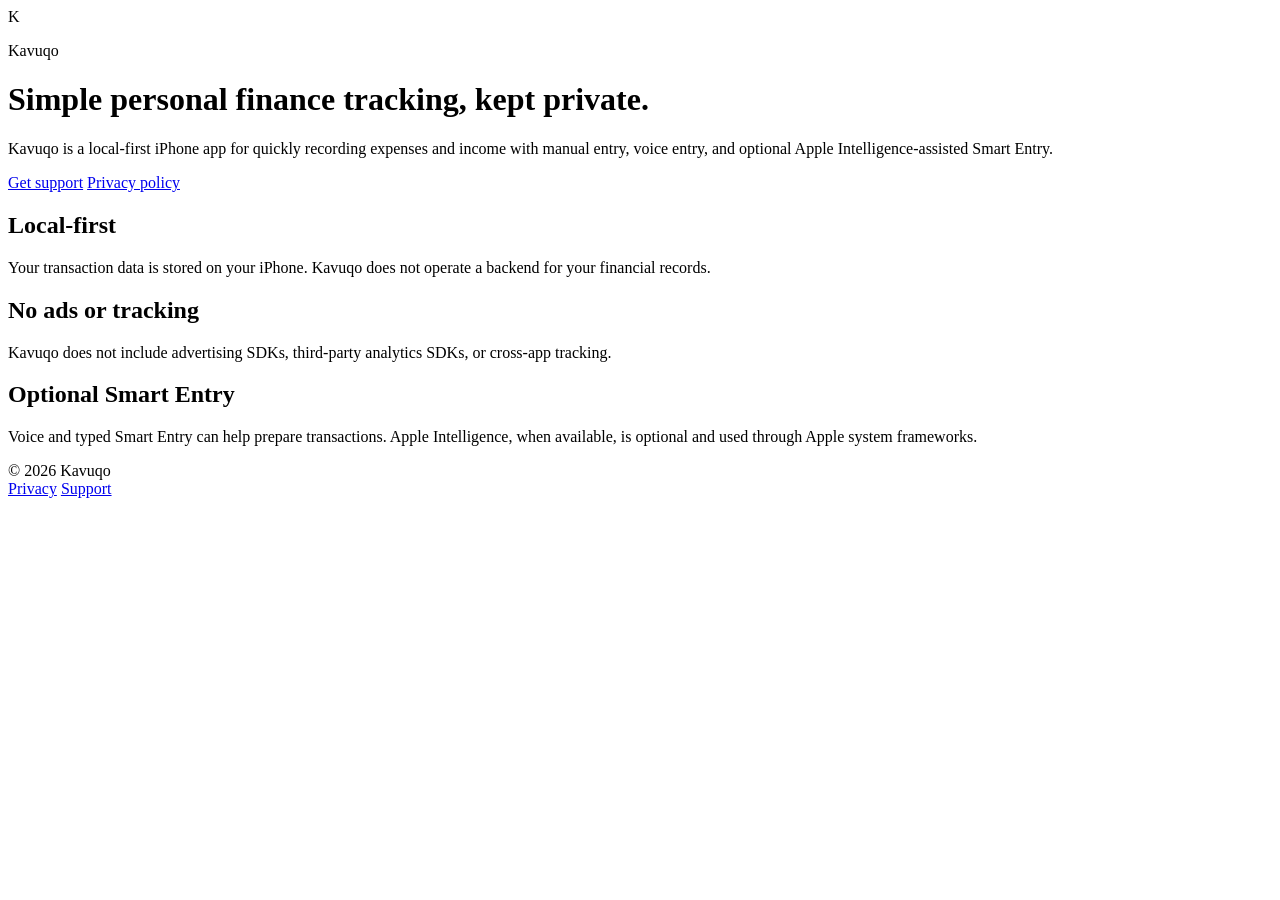
==== index.html @ 0804e92d "Prepare public Kavuqo privacy and support site" ====
<!doctype html>
<html lang="en">
<head>
  <meta charset="utf-8">
  <meta name="viewport" content="width=device-width, initial-scale=1">
  <meta name="description" content="Kavuqo is a private, local-first iPhone app for quickly recording expenses and income.">
  <meta name="theme-color" content="#ffffff">
  <link rel="canonical" href="https://angryhh34.github.io/Kavuqo-site/">
  <link rel="stylesheet" href="/Kavuqo-site/assets/style.css">
  <title>Kavuqo</title>
</head>
<body>
  <main class="shell">
    <header class="hero">
      <div class="brand-mark" aria-hidden="true">K</div>
      <p class="eyebrow">Kavuqo</p>
      <h1>Simple personal finance tracking, kept private.</h1>
      <p class="lede">Kavuqo is a local-first iPhone app for quickly recording expenses and income with manual entry, voice entry, and optional Apple Intelligence-assisted Smart Entry.</p>
      <div class="actions">
        <a class="button primary" href="/Kavuqo-site/support/">Get support</a>
        <a class="button" href="/Kavuqo-site/privacy/">Privacy policy</a>
      </div>
    </header>

    <section class="grid" aria-label="Kavuqo highlights">
      <article class="card">
        <h2>Local-first</h2>
        <p>Your transaction data is stored on your iPhone. Kavuqo does not operate a backend for your financial records.</p>
      </article>
      <article class="card">
        <h2>No ads or tracking</h2>
        <p>Kavuqo does not include advertising SDKs, third-party analytics SDKs, or cross-app tracking.</p>
      </article>
      <article class="card">
        <h2>Optional Smart Entry</h2>
        <p>Voice and typed Smart Entry can help prepare transactions. Apple Intelligence, when available, is optional and used through Apple system frameworks.</p>
      </article>
    </section>

    <footer>
      <span>© 2026 Kavuqo</span>
      <nav aria-label="Footer">
        <a href="/Kavuqo-site/privacy/">Privacy</a>
        <a href="/Kavuqo-site/support/">Support</a>
      </nav>
    </footer>
  </main>
</body>
</html>
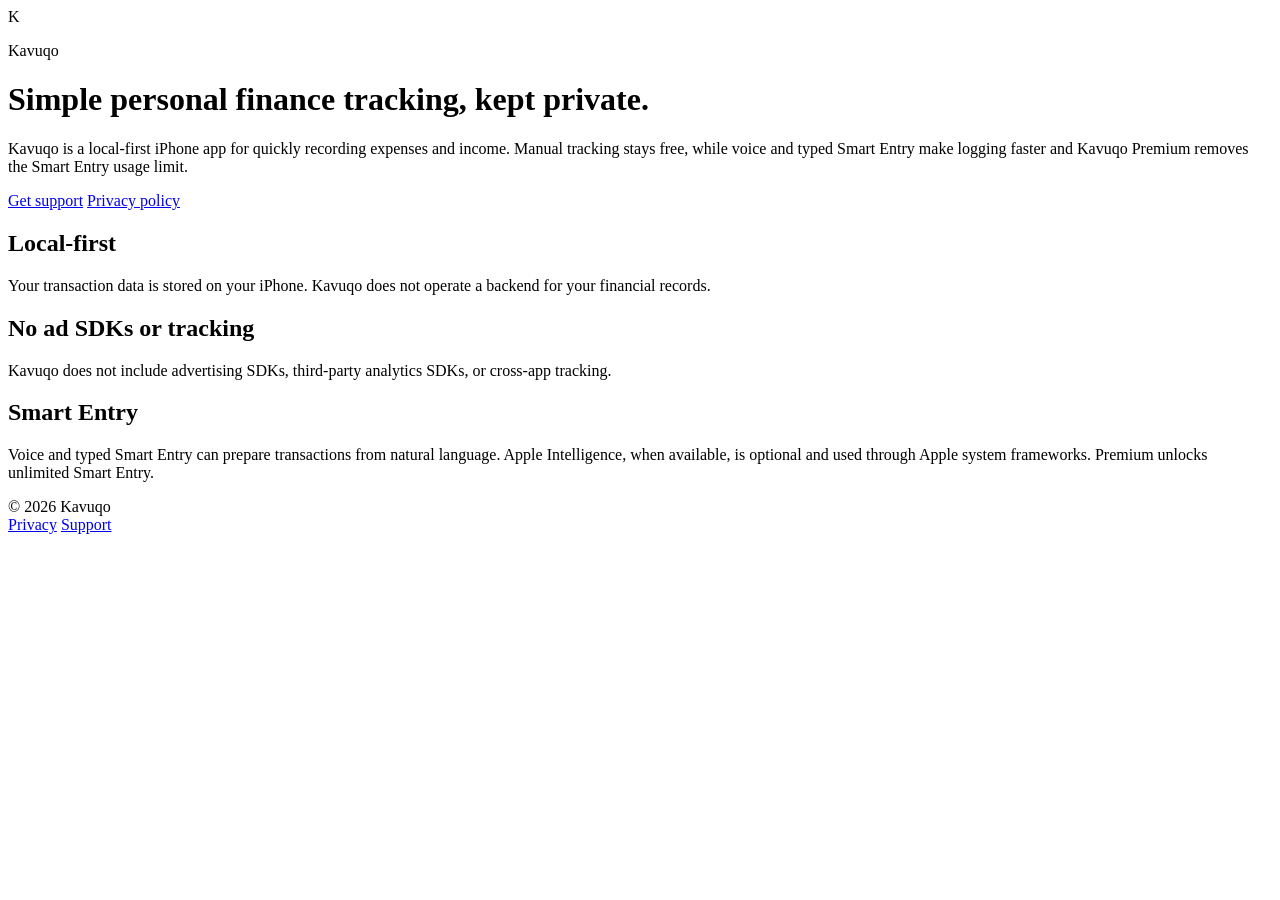
==== commit f05458da: "Align public site with Free and Premium launch" ====
--- a/index.html
+++ b/index.html
@@ -15,7 +15,7 @@
       <div class="brand-mark" aria-hidden="true">K</div>
       <p class="eyebrow">Kavuqo</p>
       <h1>Simple personal finance tracking, kept private.</h1>
-      <p class="lede">Kavuqo is a local-first iPhone app for quickly recording expenses and income with manual entry, voice entry, and optional Apple Intelligence-assisted Smart Entry.</p>
+      <p class="lede">Kavuqo is a local-first iPhone app for quickly recording expenses and income. Manual tracking stays free, while voice and typed Smart Entry make logging faster and Kavuqo Premium removes the Smart Entry usage limit.</p>
       <div class="actions">
         <a class="button primary" href="/Kavuqo-site/support/">Get support</a>
         <a class="button" href="/Kavuqo-site/privacy/">Privacy policy</a>
@@ -28,12 +28,12 @@
         <p>Your transaction data is stored on your iPhone. Kavuqo does not operate a backend for your financial records.</p>
       </article>
       <article class="card">
-        <h2>No ads or tracking</h2>
+        <h2>No ad SDKs or tracking</h2>
         <p>Kavuqo does not include advertising SDKs, third-party analytics SDKs, or cross-app tracking.</p>
       </article>
       <article class="card">
-        <h2>Optional Smart Entry</h2>
-        <p>Voice and typed Smart Entry can help prepare transactions. Apple Intelligence, when available, is optional and used through Apple system frameworks.</p>
+        <h2>Smart Entry</h2>
+        <p>Voice and typed Smart Entry can prepare transactions from natural language. Apple Intelligence, when available, is optional and used through Apple system frameworks. Premium unlocks unlimited Smart Entry.</p>
       </article>
     </section>
 
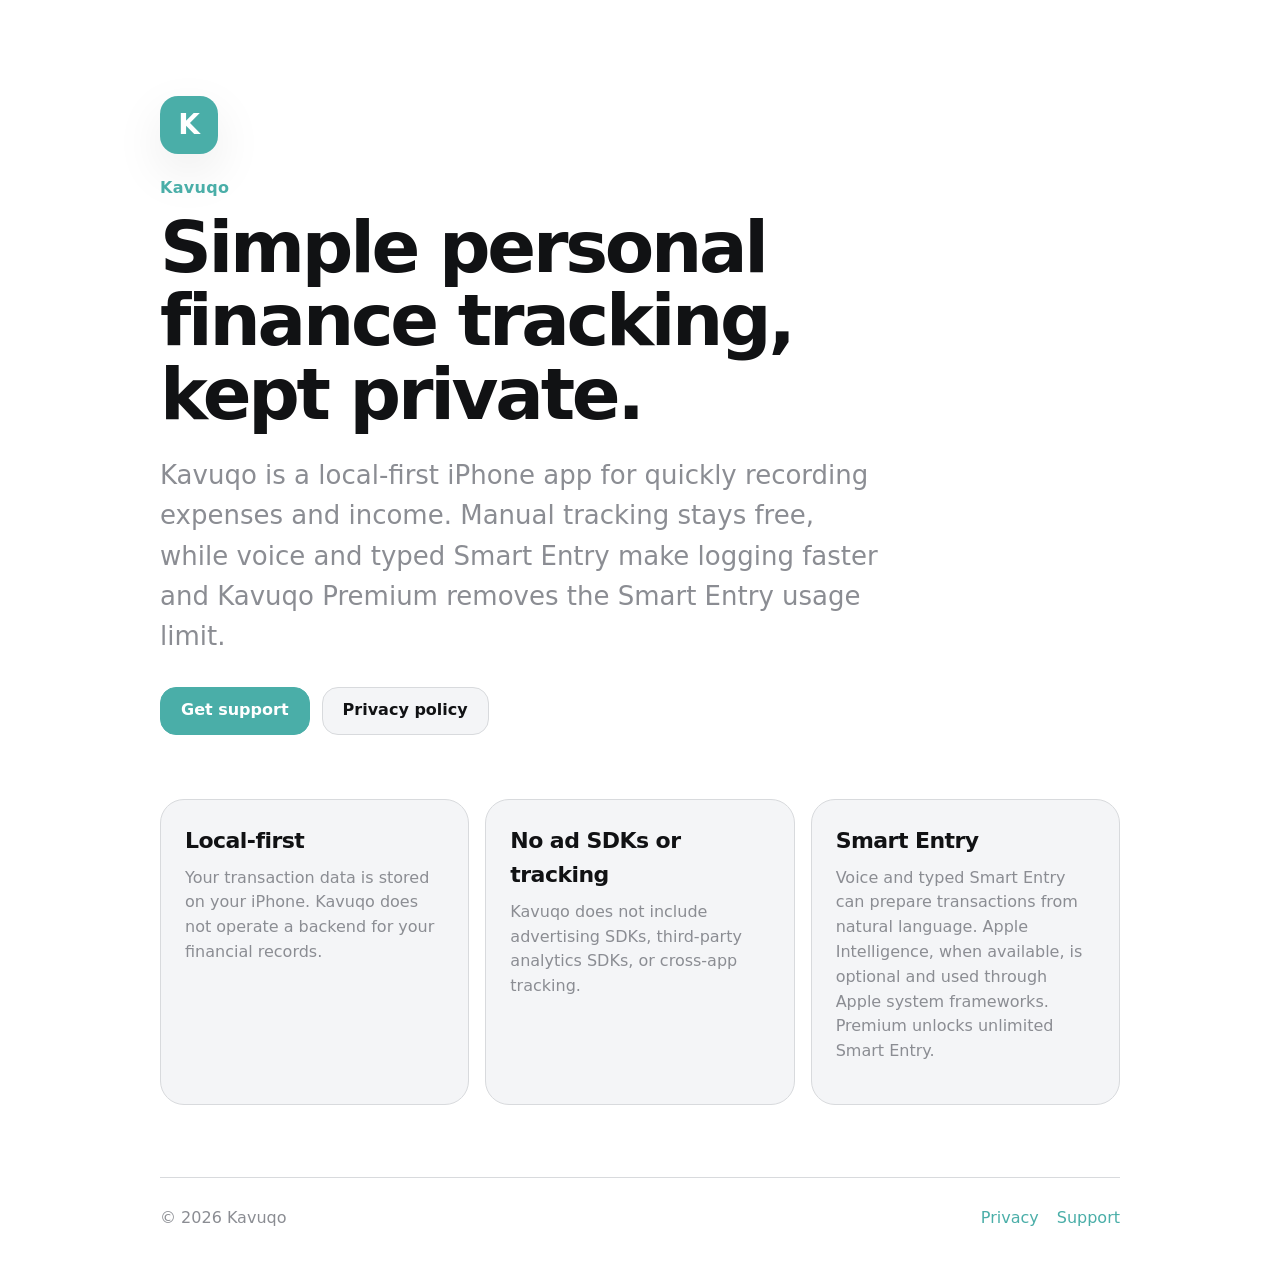
==== commit 50a5402e: "Fix site paths for custom domain" ====
--- a/index.html
+++ b/index.html
@@ -5,8 +5,8 @@
   <meta name="viewport" content="width=device-width, initial-scale=1">
   <meta name="description" content="Kavuqo is a private, local-first iPhone app for quickly recording expenses and income.">
   <meta name="theme-color" content="#ffffff">
-  <link rel="canonical" href="https://angryhh34.github.io/Kavuqo-site/">
-  <link rel="stylesheet" href="/Kavuqo-site/assets/style.css">
+  <link rel="canonical" href="https://kavuqo.app/">
+  <link rel="stylesheet" href="/assets/style.css">
   <title>Kavuqo</title>
 </head>
 <body>
@@ -17,8 +17,8 @@
       <h1>Simple personal finance tracking, kept private.</h1>
       <p class="lede">Kavuqo is a local-first iPhone app for quickly recording expenses and income. Manual tracking stays free, while voice and typed Smart Entry make logging faster and Kavuqo Premium removes the Smart Entry usage limit.</p>
       <div class="actions">
-        <a class="button primary" href="/Kavuqo-site/support/">Get support</a>
-        <a class="button" href="/Kavuqo-site/privacy/">Privacy policy</a>
+        <a class="button primary" href="/support/">Get support</a>
+        <a class="button" href="/privacy/">Privacy policy</a>
       </div>
     </header>
 
@@ -40,8 +40,8 @@
     <footer>
       <span>© 2026 Kavuqo</span>
       <nav aria-label="Footer">
-        <a href="/Kavuqo-site/privacy/">Privacy</a>
-        <a href="/Kavuqo-site/support/">Support</a>
+        <a href="/privacy/">Privacy</a>
+        <a href="/support/">Support</a>
       </nav>
     </footer>
   </main>
--- a/assets/style.css
+++ b/assets/style.css
@@ -0,0 +1,246 @@
+:root {
+  color-scheme: light dark;
+  --bg: #ffffff;
+  --surface: #f4f5f7;
+  --surface-strong: #eceef1;
+  --text: #111214;
+  --muted: #8b8d93;
+  --accent: #4aaea8;
+  --accent-soft: #d9f1ef;
+  --border: #d8dadd;
+  --shadow: 0 18px 50px rgba(0, 0, 0, 0.08);
+  font-family: -apple-system, BlinkMacSystemFont, "SF Pro Display", "SF Pro Text", system-ui, sans-serif;
+}
+
+@media (prefers-color-scheme: dark) {
+  :root {
+    --bg: #000000;
+    --surface: #1c1c1e;
+    --surface-strong: #2c2c2e;
+    --text: #f7f7f8;
+    --muted: #98989f;
+    --accent: #67c8c2;
+    --accent-soft: #163936;
+    --border: #343438;
+    --shadow: none;
+  }
+}
+
+* { box-sizing: border-box; }
+
+html { scroll-behavior: smooth; }
+
+body {
+  margin: 0;
+  background: var(--bg);
+  color: var(--text);
+  line-height: 1.55;
+  -webkit-font-smoothing: antialiased;
+}
+
+a {
+  color: var(--accent);
+  text-decoration: none;
+}
+
+a:hover { text-decoration: underline; }
+
+.shell {
+  width: min(960px, calc(100% - 40px));
+  margin: 0 auto;
+  min-height: 100vh;
+}
+
+.hero {
+  padding: 96px 0 56px;
+  max-width: 760px;
+}
+
+.brand-mark {
+  width: 58px;
+  height: 58px;
+  border-radius: 18px;
+  display: grid;
+  place-items: center;
+  background: var(--accent);
+  color: white;
+  font-weight: 800;
+  font-size: 28px;
+  margin-bottom: 22px;
+  box-shadow: var(--shadow);
+}
+
+.eyebrow {
+  margin: 0 0 10px;
+  color: var(--accent);
+  font-weight: 700;
+  letter-spacing: 0.02em;
+}
+
+h1 {
+  margin: 0;
+  font-size: clamp(40px, 7vw, 72px);
+  line-height: 1.02;
+  letter-spacing: -0.045em;
+}
+
+h2 {
+  margin: 38px 0 10px;
+  font-size: 28px;
+  letter-spacing: -0.025em;
+}
+
+h3 {
+  margin: 28px 0 8px;
+  font-size: 20px;
+}
+
+p { margin: 0 0 16px; }
+
+.lede {
+  margin-top: 24px;
+  color: var(--muted);
+  font-size: clamp(20px, 3vw, 26px);
+  max-width: 720px;
+}
+
+.lede.compact { max-width: 660px; }
+
+.actions {
+  display: flex;
+  gap: 12px;
+  flex-wrap: wrap;
+  margin-top: 30px;
+}
+
+.button {
+  display: inline-flex;
+  align-items: center;
+  justify-content: center;
+  min-height: 48px;
+  padding: 0 20px;
+  border-radius: 16px;
+  background: var(--surface);
+  border: 1px solid var(--border);
+  color: var(--text);
+  font-weight: 650;
+}
+
+.button:hover { text-decoration: none; }
+
+.button.primary {
+  background: var(--accent);
+  border-color: var(--accent);
+  color: white;
+}
+
+.grid {
+  display: grid;
+  grid-template-columns: repeat(3, minmax(0, 1fr));
+  gap: 16px;
+  padding: 8px 0 72px;
+}
+
+.card,
+.notice {
+  background: var(--surface);
+  border: 1px solid var(--border);
+  border-radius: 24px;
+  padding: 24px;
+}
+
+.card h2 {
+  font-size: 22px;
+  margin: 0 0 8px;
+}
+
+.card p,
+.updated,
+.policy > p,
+.policy li {
+  color: var(--muted);
+}
+
+.topnav {
+  display: flex;
+  justify-content: space-between;
+  align-items: center;
+  padding: 28px 0;
+  border-bottom: 1px solid var(--border);
+}
+
+.topnav .brand {
+  color: var(--text);
+  font-weight: 800;
+  font-size: 20px;
+}
+
+.topnav div { display: flex; gap: 20px; }
+
+.document .policy {
+  max-width: 760px;
+  padding: 64px 0 56px;
+}
+
+.document h1 {
+  font-size: clamp(38px, 6vw, 60px);
+}
+
+.updated { margin-top: 14px; }
+
+.policy > p:first-of-type:not(.eyebrow) {
+  font-size: 19px;
+}
+
+.policy ul {
+  padding-left: 24px;
+  margin: 10px 0 18px;
+}
+
+.policy li { margin: 8px 0; }
+
+.notice {
+  margin: 30px 0 36px;
+}
+
+.notice strong {
+  display: block;
+  font-size: 22px;
+  margin-bottom: 6px;
+}
+
+.notice p { color: var(--muted); }
+
+.notice .button { margin-top: 8px; }
+
+footer {
+  display: flex;
+  justify-content: space-between;
+  gap: 18px;
+  align-items: center;
+  padding: 28px 0 42px;
+  border-top: 1px solid var(--border);
+  color: var(--muted);
+}
+
+footer nav {
+  display: flex;
+  gap: 18px;
+}
+
+.error-page {
+  min-height: 90vh;
+  display: grid;
+  place-items: center;
+  text-align: center;
+}
+
+.error-page .card { max-width: 560px; }
+
+@media (max-width: 760px) {
+  .shell { width: min(100% - 28px, 960px); }
+  .hero { padding-top: 64px; }
+  .grid { grid-template-columns: 1fr; }
+  .document .policy { padding-top: 46px; }
+  footer { align-items: flex-start; flex-direction: column; }
+}
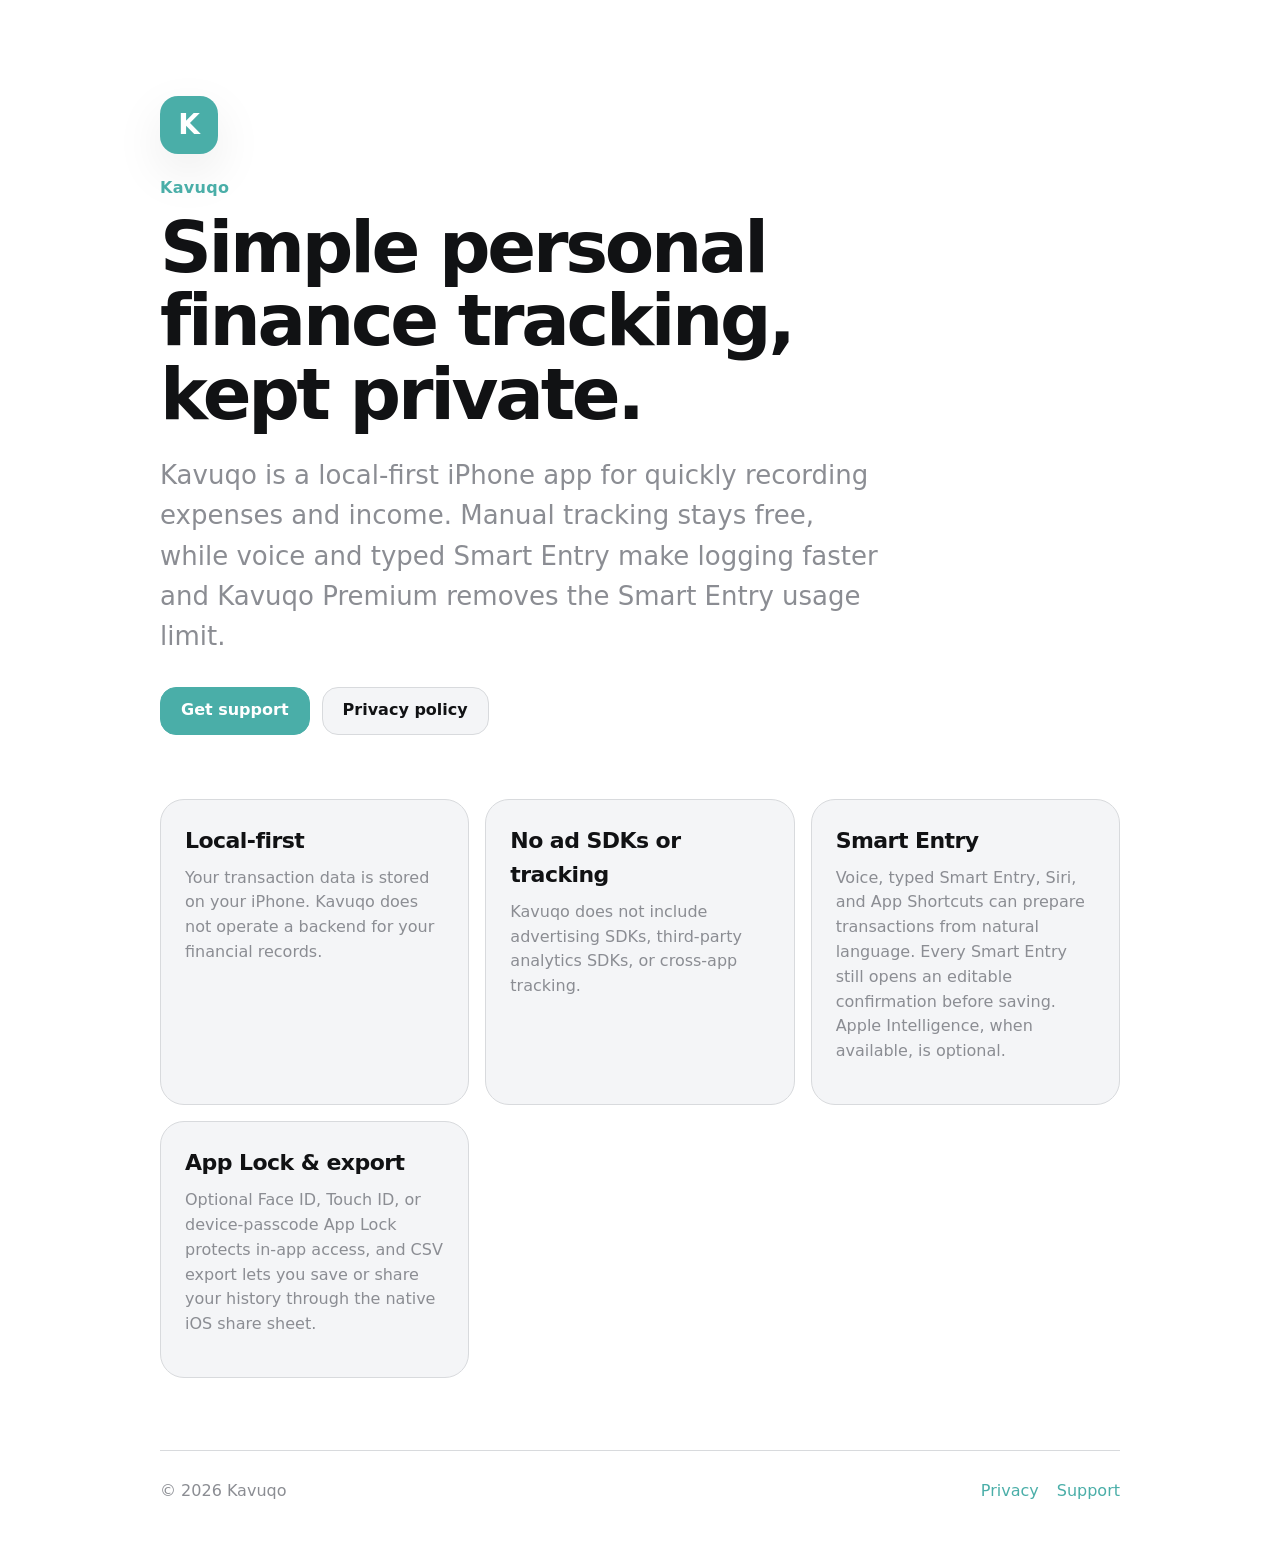
==== commit 5210b41d: "Refresh Kavuqo site for version 1.1" ====
--- a/index.html
+++ b/index.html
@@ -33,7 +33,11 @@
       </article>
       <article class="card">
         <h2>Smart Entry</h2>
-        <p>Voice and typed Smart Entry can prepare transactions from natural language. Apple Intelligence, when available, is optional and used through Apple system frameworks. Premium unlocks unlimited Smart Entry.</p>
+        <p>Voice, typed Smart Entry, Siri, and App Shortcuts can prepare transactions from natural language. Every Smart Entry still opens an editable confirmation before saving. Apple Intelligence, when available, is optional.</p>
+      </article>
+      <article class="card">
+        <h2>App Lock & export</h2>
+        <p>Optional Face ID, Touch ID, or device-passcode App Lock protects in-app access, and CSV export lets you save or share your history through the native iOS share sheet.</p>
       </article>
     </section>
 
